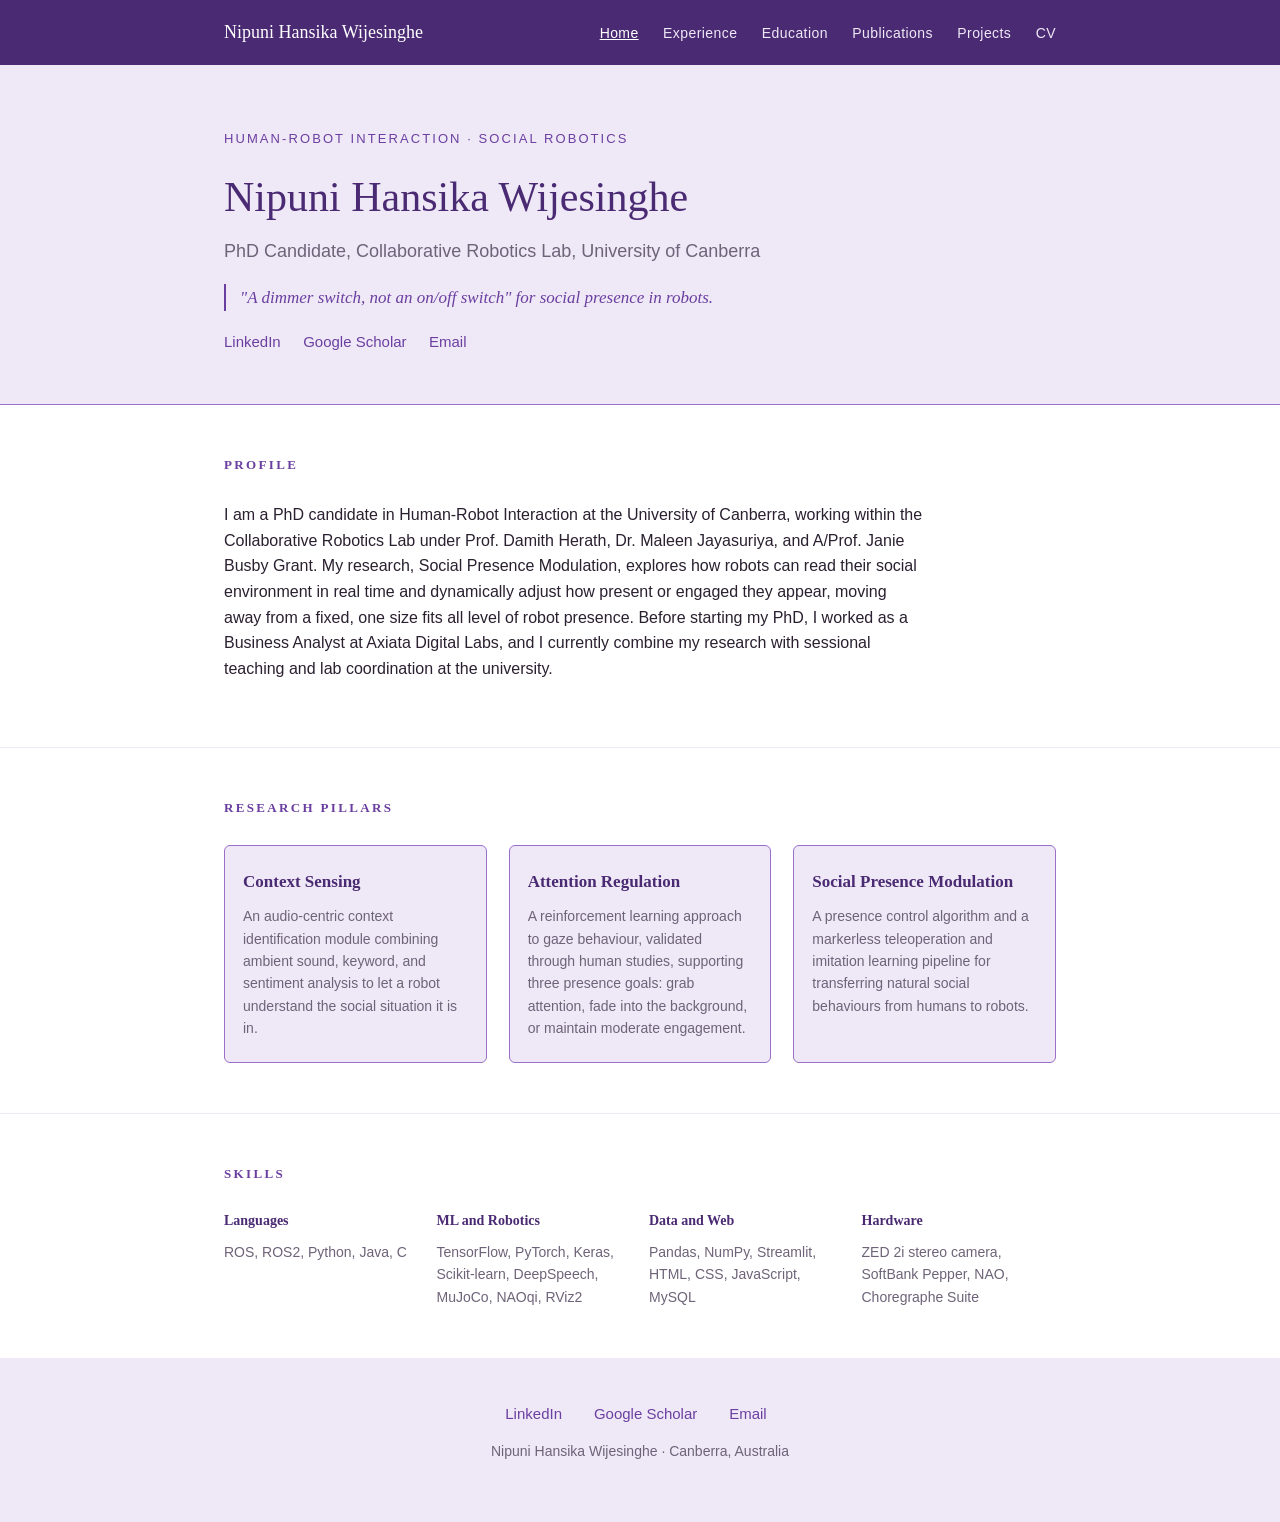
==== index.html @ 5836db9f "Update personal information in index.html" ====
<!DOCTYPE html>
<html lang="en">
<head>
<meta charset="UTF-8">
<meta name="viewport" content="width=device-width, initial-scale=1.0">
<title>Nipuni Hansika Wijesinghe | Human-Robot Interaction Researcher</title>
<meta name="description" content="Nipuni Hansika Wijesinghe, PhD candidate in Human-Robot Interaction, Collaborative Robotics Lab, University of Canberra.">
<link rel="stylesheet" href="style.css">
</head>
<body>

<nav class="site-nav">
  <div class="wrap">
    <div class="brand"><a href="index.html">Nipuni Hansika Wijesinghe</a></div>
    <div class="nav-links">
      <a href="index.html" class="active">Home</a>
      <a href="experience.html">Experience</a>
      <a href="education.html">Education</a>
      <a href="publications.html">Publications</a>
      <a href="projects.html">Projects</a>
      <a href="cv.html">CV</a>
    </div>
  </div>
</nav>

<header class="hero">
  <div class="wrap hero-inner">
    <!-- Replace profile.jpg with your own photo, keep the same filename, or update the src below to a different filename -->
    <img class="profile-photo" src="NHW.jpg" alt="Photo of Nipuni Hansika Wijesinghe" onerror="this.style.display='none'">
    <div>
      <div class="eyebrow">Human-Robot Interaction &middot; Social Robotics</div>
      <h1 class="name">Nipuni Hansika Wijesinghe</h1>
      <div class="tagline">PhD Candidate, Collaborative Robotics Lab, University of Canberra</div>
      <div class="metaphor">"A dimmer switch, not an on/off switch" for social presence in robots.</div>
      <div class="links">
        <a href="https://www.linkedin.com/in/nipuni-h-wijesinghe" target="_blank">LinkedIn</a>
        <a href="https://scholar.google.com/citations?user=nkmKtdkAAAAJ&hl=en" target="_blank">Google Scholar</a>
        <a href="mailto:Nipuni.Wijesinghe@canberra.edu.au">Email</a>
      </div>
    </div>
  </div>
</header>

<section>
  <div class="wrap">
    <h2 class="section-title">Profile</h2>
    <p>I am a PhD candidate in Human-Robot Interaction at the University of Canberra, working within the Collaborative Robotics Lab under Prof. Damith Herath, Dr. Maleen Jayasuriya, and A/Prof. Janie Busby Grant. My research, Social Presence Modulation, explores how robots can read their social environment in real time and dynamically adjust how present or engaged they appear, moving away from a fixed, one size fits all level of robot presence. Before starting my PhD, I worked as a Business Analyst at Axiata Digital Labs, and I currently combine my research with sessional teaching and lab coordination at the university.</p>
  </div>
</section>

<section>
  <div class="wrap">
    <h2 class="section-title">Research Pillars</h2>
    <div class="pillars">
      <div class="pillar">
        <h3>Context Sensing</h3>
        <p>An audio-centric context identification module combining ambient sound, keyword, and sentiment analysis to let a robot understand the social situation it is in.</p>
      </div>
      <div class="pillar">
        <h3>Attention Regulation</h3>
        <p>A reinforcement learning approach to gaze behaviour, validated through human studies, supporting three presence goals: grab attention, fade into the background, or maintain moderate engagement.</p>
      </div>
      <div class="pillar">
        <h3>Social Presence Modulation</h3>
        <p>A presence control algorithm and a markerless teleoperation and imitation learning pipeline for transferring natural social behaviours from humans to robots.</p>
      </div>
    </div>
  </div>
</section>

<section>
  <div class="wrap">
    <h2 class="section-title">Skills</h2>
    <div class="skills-grid">
      <div>
        <h4>Languages</h4>
        <p>ROS, ROS2, Python, Java, C</p>
      </div>
      <div>
        <h4>ML and Robotics</h4>
        <p>TensorFlow, PyTorch, Keras, Scikit-learn, DeepSpeech, MuJoCo, NAOqi, RViz2</p>
      </div>
      <div>
        <h4>Data and Web</h4>
        <p>Pandas, NumPy, Streamlit, HTML, CSS, JavaScript, MySQL</p>
      </div>
      <div>
        <h4>Hardware</h4>
        <p>ZED 2i stereo camera, SoftBank Pepper, NAO, Choregraphe Suite</p>
      </div>
    </div>
  </div>
</section>

<footer>
  <div class="wrap">
    <div class="links">
      <a href="https://www.linkedin.com/in/nipuni-wijeinghe" target="_blank">LinkedIn</a>
      <a href="https://scholar.google.com/citations?user=nkmKtdkAAAAJ&hl=en" target="_blank">Google Scholar</a>
      <a href="mailto:Nipuni.Wijesinghee@canberra.edu.au">Email</a>
    </div>
    <div style="margin-top: 14px;">Nipuni Hansika Wijesinghe &middot; Canberra, Australia</div>
  </div>
</footer>

</body>
</html>
---- style.css ----
:root {
  --purple-dark: #4a2a73;
  --purple: #6b3fa0;
  --purple-light: #9b6fc9;
  --lilac: #efe9f7;
  --white: #ffffff;
  --ink: #2a2030;
  --muted: #6e6378;
  --display: "Georgia", "Iowan Old Style", serif;
  --body: "Helvetica Neue", Arial, sans-serif;
}

* { box-sizing: border-box; }

body {
  margin: 0;
  background: var(--white);
  color: var(--ink);
  font-family: var(--body);
  line-height: 1.6;
}

a { color: var(--purple); text-decoration: none; }
a:hover { text-decoration: underline; }

.wrap { max-width: 880px; margin: 0 auto; padding: 0 24px; }

/* Nav */
nav.site-nav {
  background: var(--purple-dark);
  padding: 18px 0;
}

nav.site-nav .wrap {
  display: flex;
  justify-content: space-between;
  align-items: center;
  flex-wrap: wrap;
  gap: 12px;
}

nav.site-nav .brand {
  color: var(--white);
  font-family: var(--display);
  font-size: 18px;
}

nav.site-nav .brand a { color: var(--white); }

nav.site-nav .nav-links a {
  color: var(--lilac);
  margin-left: 20px;
  font-size: 14px;
  letter-spacing: 0.03em;
}

nav.site-nav .nav-links a.active,
nav.site-nav .nav-links a:hover {
  color: var(--white);
  text-decoration: underline;
}

/* Hero */
header.hero {
  background: var(--lilac);
  padding: 64px 0 50px;
  border-bottom: 1px solid var(--purple-light);
}

header.hero .hero-inner {
  display: flex;
  align-items: center;
  gap: 36px;
  flex-wrap: wrap;
}

.profile-photo {
  width: 150px;
  height: 150px;
  border-radius: 50%;
  object-fit: cover;
  border: 4px solid var(--white);
  box-shadow: 0 0 0 3px var(--purple-light);
  background: var(--purple-light);
  flex-shrink: 0;
}

.eyebrow {
  font-size: 13px;
  letter-spacing: 0.16em;
  text-transform: uppercase;
  color: var(--purple);
  margin-bottom: 14px;
}

h1.name {
  font-family: var(--display);
  font-size: 42px;
  margin: 0 0 6px;
  color: var(--purple-dark);
  font-weight: 500;
}

.tagline {
  font-size: 18px;
  color: var(--muted);
  margin-bottom: 18px;
}

.metaphor {
  font-family: var(--display);
  font-style: italic;
  font-size: 17px;
  color: var(--purple);
  border-left: 2px solid var(--purple);
  padding-left: 14px;
  margin-bottom: 18px;
}

.links a { margin-right: 18px; font-size: 15px; }

/* Page header for sub-pages */
header.page-header {
  background: var(--lilac);
  padding: 48px 0;
  border-bottom: 1px solid var(--purple-light);
}

header.page-header h1 {
  font-family: var(--display);
  color: var(--purple-dark);
  font-size: 34px;
  margin: 0 0 8px;
}

header.page-header p {
  color: var(--muted);
  max-width: 640px;
  margin: 0;
}

/* Sections */
section {
  padding: 50px 0;
  border-bottom: 1px solid var(--lilac);
}

section:last-of-type { border-bottom: none; }

h2.section-title {
  font-family: var(--display);
  font-size: 13px;
  letter-spacing: 0.18em;
  text-transform: uppercase;
  color: var(--purple);
  margin: 0 0 26px;
}

p { color: var(--ink); max-width: 700px; }

.pillars {
  display: grid;
  grid-template-columns: repeat(3, 1fr);
  gap: 22px;
  margin-top: 10px;
}

.pillar {
  background: var(--lilac);
  border: 1px solid var(--purple-light);
  padding: 22px 18px;
  border-radius: 6px;
}

.pillar h3 {
  font-family: var(--display);
  font-size: 17px;
  margin: 0 0 10px;
  color: var(--purple-dark);
}

.pillar p { font-size: 14px; color: var(--muted); margin: 0; }

.entry { margin-bottom: 30px; }

.entry-head {
  display: flex;
  justify-content: space-between;
  align-items: baseline;
  flex-wrap: wrap;
  gap: 6px;
}

.entry h3 {
  font-family: var(--display);
  font-size: 18px;
  color: var(--purple-dark);
  margin: 0;
}

.entry .org { color: var(--purple); font-size: 14px; }
.entry .date { font-size: 13px; color: var(--muted); white-space: nowrap; }
.entry .desc { font-size: 15px; color: var(--muted); margin-top: 6px; }

ul.plain { padding-left: 20px; margin: 8px 0 0; }
ul.plain li { color: var(--muted); font-size: 15px; margin-bottom: 6px; }

.pub {
  font-size: 15px;
  color: var(--muted);
  margin-bottom: 16px;
  padding-left: 18px;
  border-left: 2px solid var(--purple-light);
}
.pub .venue { color: var(--purple); font-style: italic; }

.skills-grid {
  display: grid;
  grid-template-columns: repeat(auto-fit, minmax(180px, 1fr));
  gap: 18px;
  margin-top: 6px;
}
.skills-grid h4 {
  font-family: var(--display);
  font-size: 14px;
  color: var(--purple-dark);
  margin: 0 0 8px;
}
.skills-grid p { font-size: 14px; color: var(--muted); margin: 0; }

.project-card {
  margin-bottom: 30px;
  padding: 20px 22px;
  background: var(--lilac);
  border-radius: 6px;
  border: 1px solid var(--purple-light);
}

.project-card h3 {
  font-family: var(--display);
  color: var(--purple-dark);
  margin: 0 0 4px;
  font-size: 18px;
}

.project-card .date {
  font-size: 13px;
  color: var(--muted);
}

.project-card p {
  font-size: 15px;
  color: var(--muted);
  margin-top: 8px;
}

.cv-actions {
  display: flex;
  gap: 14px;
  flex-wrap: wrap;
  margin: 20px 0 30px;
}

.btn {
  display: inline-block;
  background: var(--purple);
  color: var(--white);
  padding: 12px 22px;
  border-radius: 4px;
  font-size: 15px;
}

.btn:hover { background: var(--purple-dark); text-decoration: none; }

.btn.outline {
  background: transparent;
  color: var(--purple);
  border: 1px solid var(--purple);
}

.btn.outline:hover { background: var(--lilac); }

.cv-embed {
  width: 100%;
  height: 900px;
  border: 1px solid var(--purple-light);
  border-radius: 6px;
}

footer {
  padding: 44px 0 60px;
  text-align: center;
  color: var(--muted);
  font-size: 14px;
  background: var(--lilac);
}

footer a { margin: 0 10px; }

@media (max-width: 640px) {
  h1.name { font-size: 30px; }
  .pillars { grid-template-columns: 1fr; }
  header.hero { padding: 48px 0 36px; }
  header.hero .hero-inner { flex-direction: column; text-align: center; }
  .profile-photo { width: 120px; height: 120px; }
  nav.site-nav .wrap { flex-direction: column; align-items: flex-start; }
  nav.site-nav .nav-links a { margin-left: 0; margin-right: 16px; }
}
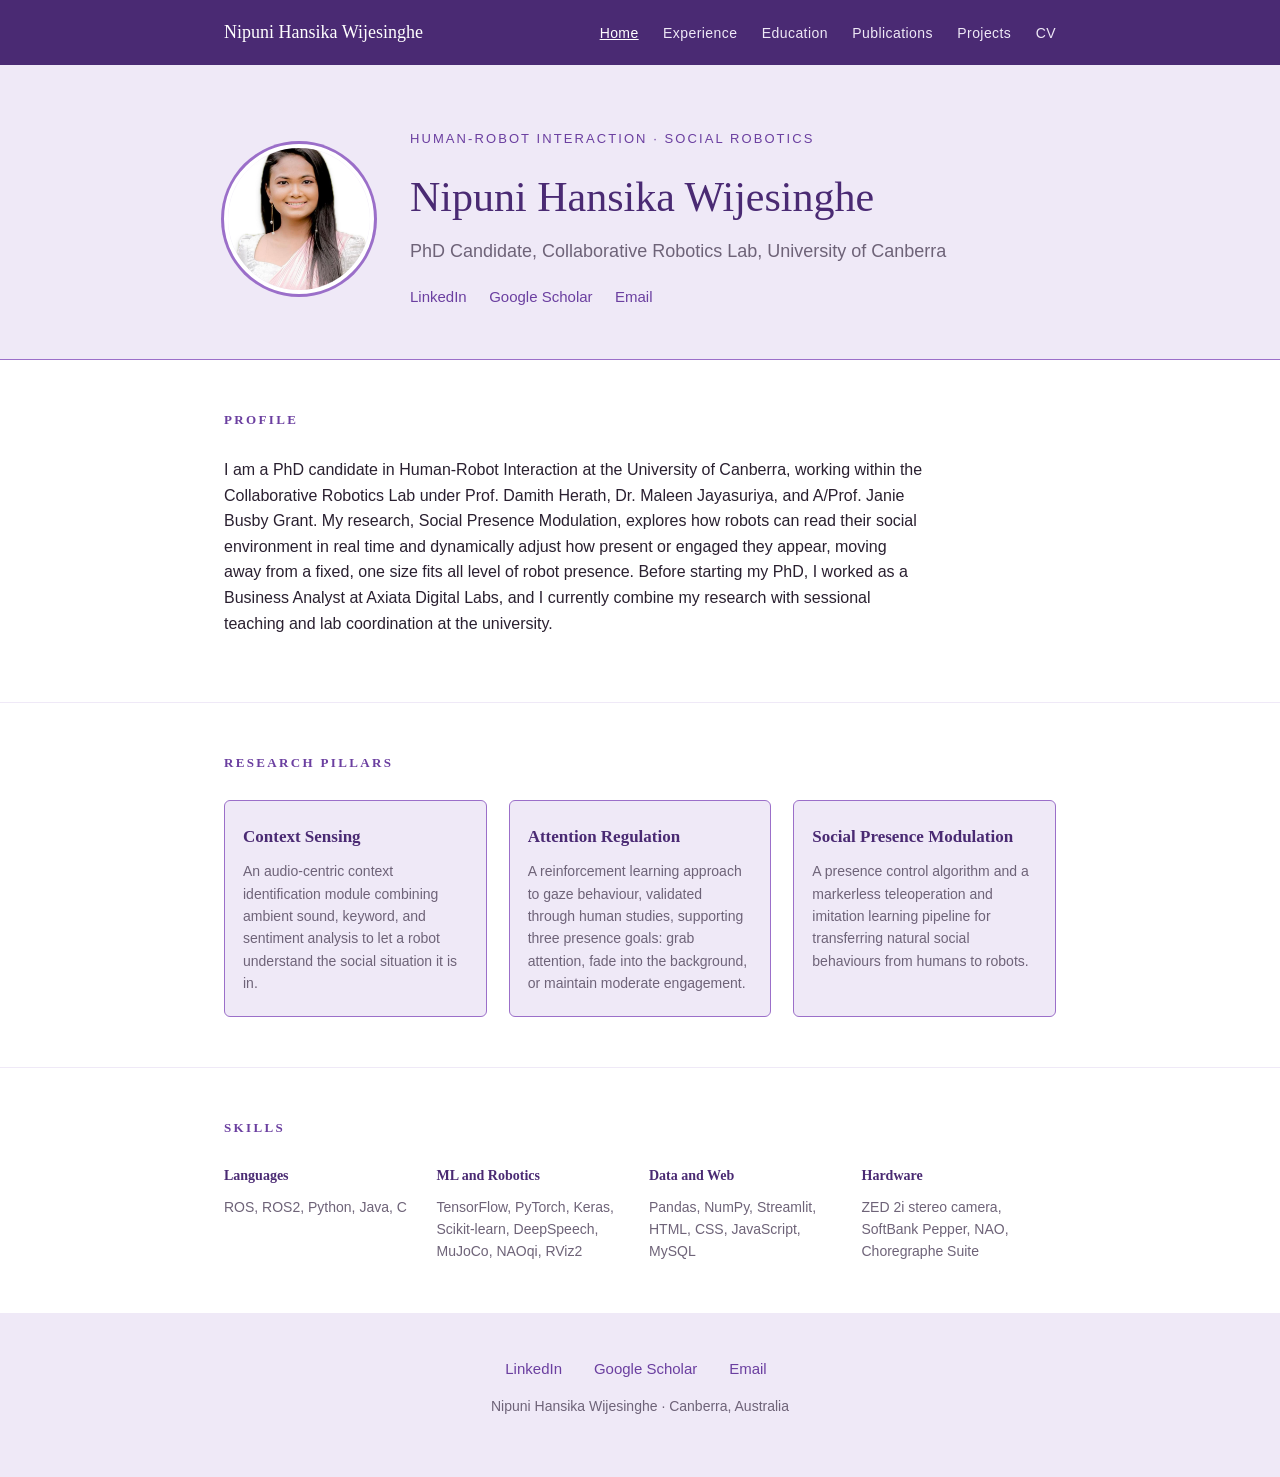
==== commit 20eaf5bd: "Remove metaphor from index.html Removed metaphor description for social presence in robots." ====
--- a/index.html
+++ b/index.html
@@ -31,7 +31,6 @@
       <div class="eyebrow">Human-Robot Interaction &middot; Social Robotics</div>
       <h1 class="name">Nipuni Hansika Wijesinghe</h1>
       <div class="tagline">PhD Candidate, Collaborative Robotics Lab, University of Canberra</div>
-      <div class="metaphor">"A dimmer switch, not an on/off switch" for social presence in robots.</div>
       <div class="links">
         <a href="https://www.linkedin.com/in/nipuni-h-wijesinghe" target="_blank">LinkedIn</a>
         <a href="https://scholar.google.com/citations?user=nkmKtdkAAAAJ&hl=en" target="_blank">Google Scholar</a>
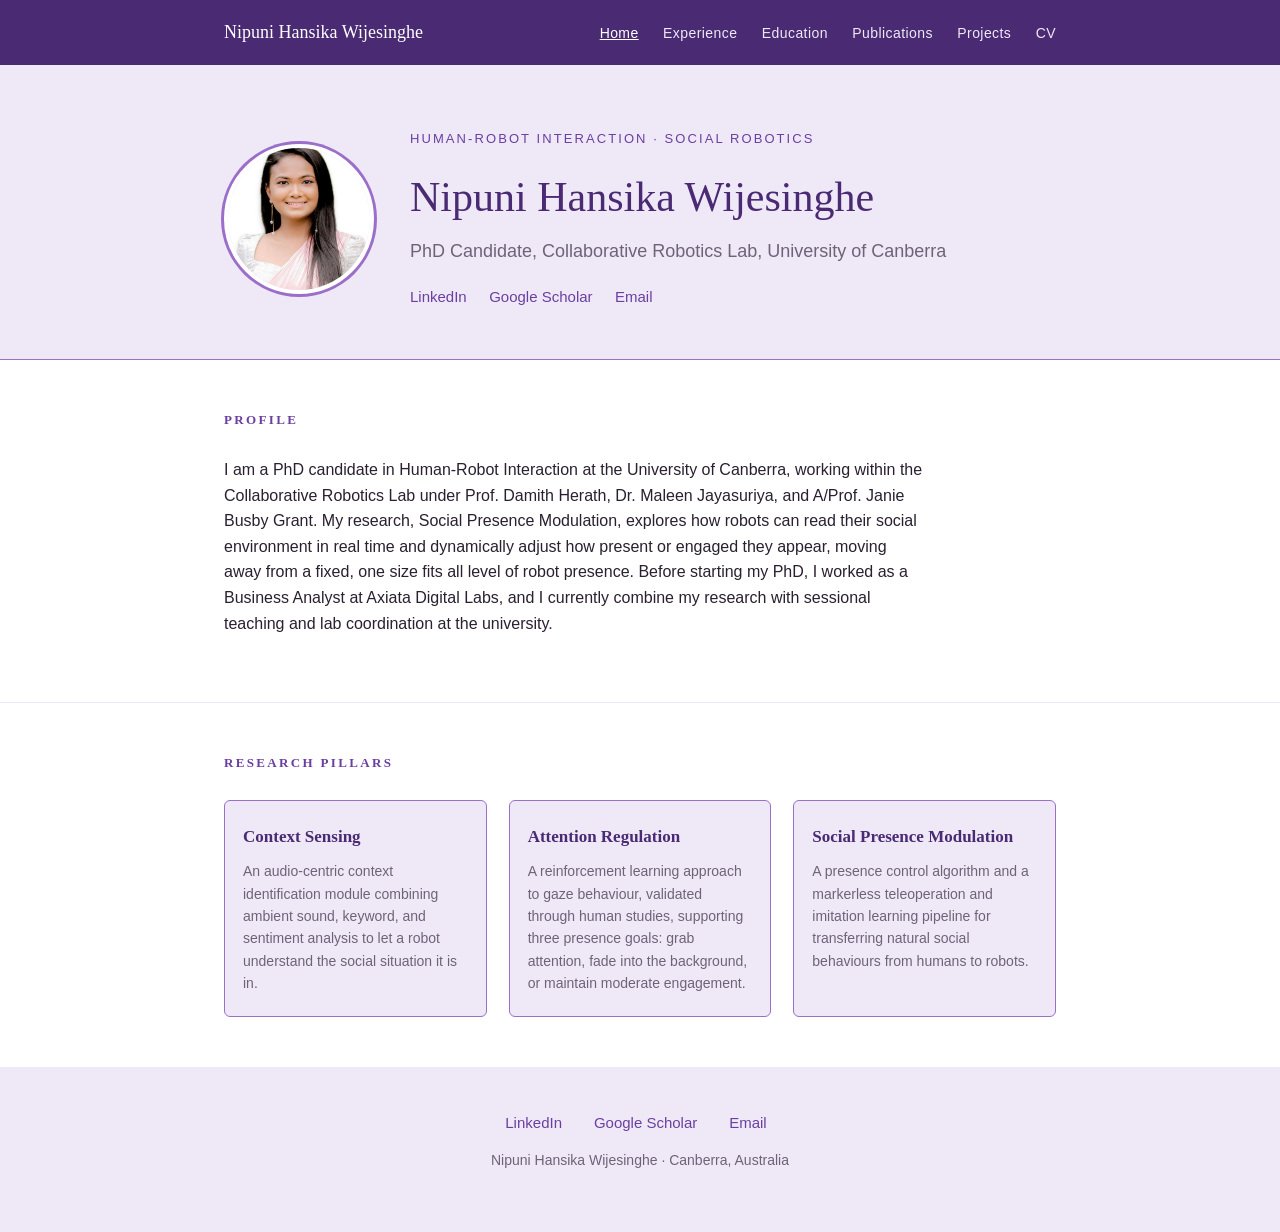
==== commit 1160e161: "Update LinkedIn URL and email address" ====
--- a/index.html
+++ b/index.html
@@ -67,36 +67,12 @@
   </div>
 </section>
 
-<section>
-  <div class="wrap">
-    <h2 class="section-title">Skills</h2>
-    <div class="skills-grid">
-      <div>
-        <h4>Languages</h4>
-        <p>ROS, ROS2, Python, Java, C</p>
-      </div>
-      <div>
-        <h4>ML and Robotics</h4>
-        <p>TensorFlow, PyTorch, Keras, Scikit-learn, DeepSpeech, MuJoCo, NAOqi, RViz2</p>
-      </div>
-      <div>
-        <h4>Data and Web</h4>
-        <p>Pandas, NumPy, Streamlit, HTML, CSS, JavaScript, MySQL</p>
-      </div>
-      <div>
-        <h4>Hardware</h4>
-        <p>ZED 2i stereo camera, SoftBank Pepper, NAO, Choregraphe Suite</p>
-      </div>
-    </div>
-  </div>
-</section>
-
 <footer>
   <div class="wrap">
     <div class="links">
-      <a href="https://www.linkedin.com/in/nipuni-wijeinghe" target="_blank">LinkedIn</a>
+      <a href="https://www.linkedin.com/in/nipuni-h-wijesinghe" target="_blank">LinkedIn</a>
       <a href="https://scholar.google.com/citations?user=nkmKtdkAAAAJ&hl=en" target="_blank">Google Scholar</a>
-      <a href="mailto:Nipuni.Wijesinghee@canberra.edu.au">Email</a>
+      <a href="mailto:Nipuni.Wijesinghe@canberra.edu.au">Email</a>
     </div>
     <div style="margin-top: 14px;">Nipuni Hansika Wijesinghe &middot; Canberra, Australia</div>
   </div>
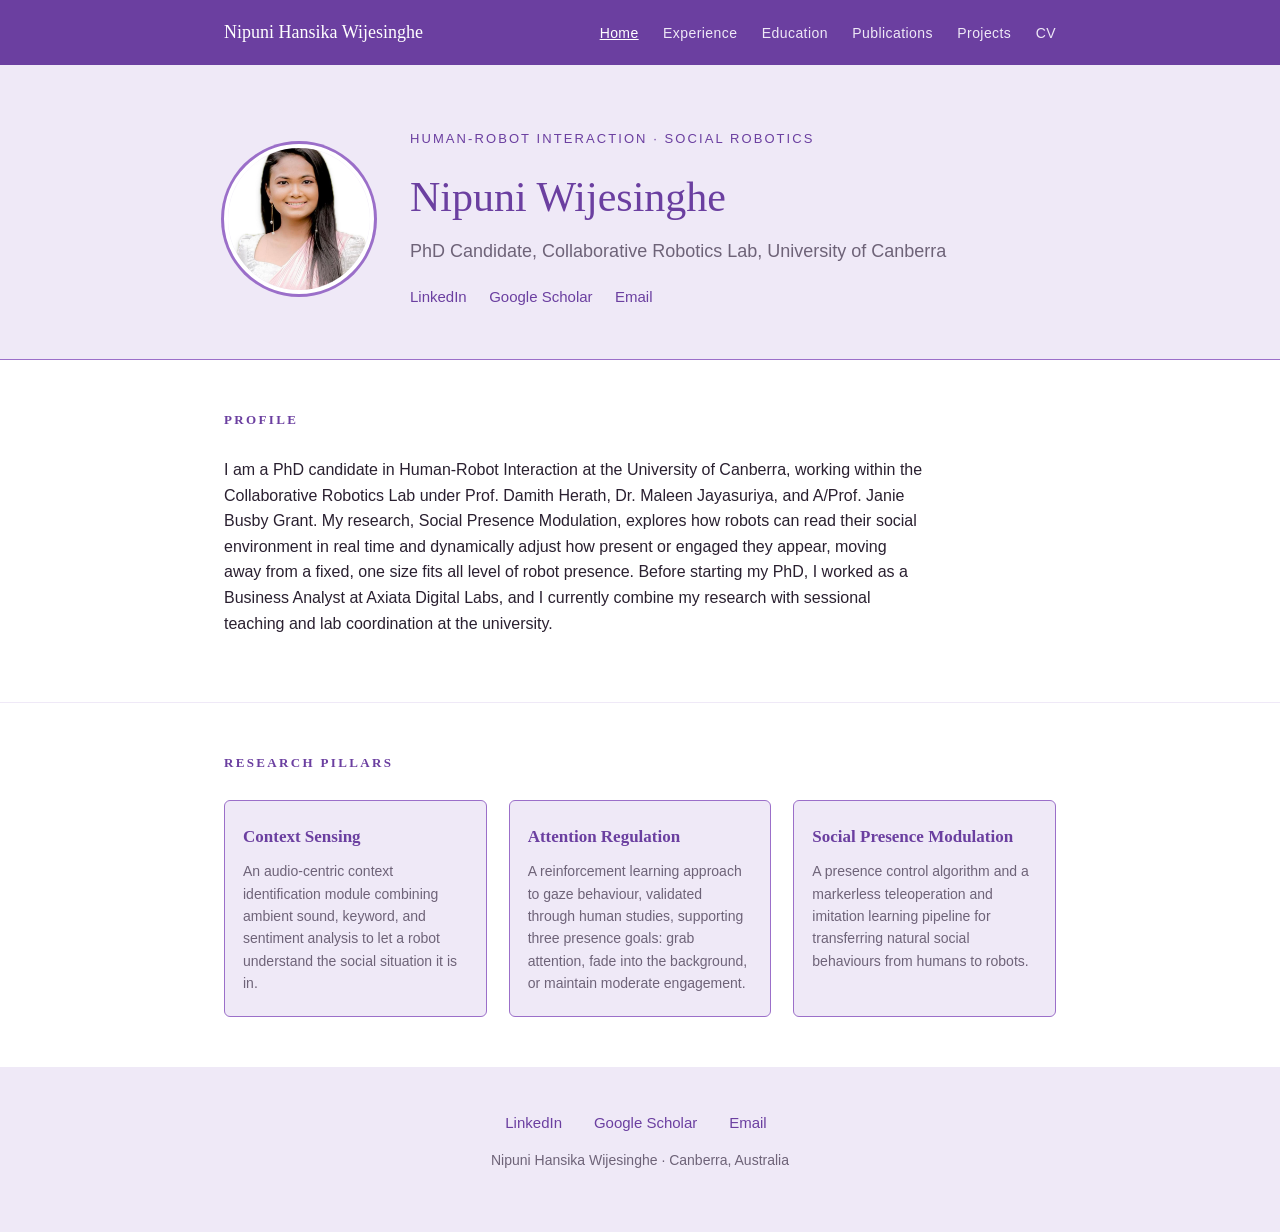
==== commit ce526634: "Update name from 'Nipuni Hansika Wijesinghe' to 'Nipuni Wijesinghe'" ====
--- a/index.html
+++ b/index.html
@@ -3,8 +3,8 @@
 <head>
 <meta charset="UTF-8">
 <meta name="viewport" content="width=device-width, initial-scale=1.0">
-<title>Nipuni Hansika Wijesinghe | Human-Robot Interaction Researcher</title>
-<meta name="description" content="Nipuni Hansika Wijesinghe, PhD candidate in Human-Robot Interaction, Collaborative Robotics Lab, University of Canberra.">
+<title>Nipuni Wijesinghe | Human-Robot Interaction Researcher</title>
+<meta name="description" content="Nipuni Wijesinghe, PhD candidate in Human-Robot Interaction, Collaborative Robotics Lab, University of Canberra.">
 <link rel="stylesheet" href="style.css">
 </head>
 <body>
@@ -18,7 +18,7 @@
       <a href="education.html">Education</a>
       <a href="publications.html">Publications</a>
       <a href="projects.html">Projects</a>
-      <a href="cv.html">CV</a>
+      <a href="NHW_CV.pdf">CV</a>
     </div>
   </div>
 </nav>
@@ -26,10 +26,10 @@
 <header class="hero">
   <div class="wrap hero-inner">
     <!-- Replace profile.jpg with your own photo, keep the same filename, or update the src below to a different filename -->
-    <img class="profile-photo" src="NHW.jpg" alt="Photo of Nipuni Hansika Wijesinghe" onerror="this.style.display='none'">
+    <img class="profile-photo" src="NHW.jpg" alt="Photo of Nipuni Wijesinghe" onerror="this.style.display='none'">
     <div>
       <div class="eyebrow">Human-Robot Interaction &middot; Social Robotics</div>
-      <h1 class="name">Nipuni Hansika Wijesinghe</h1>
+      <h1 class="name">Nipuni Wijesinghe</h1>
       <div class="tagline">PhD Candidate, Collaborative Robotics Lab, University of Canberra</div>
       <div class="links">
         <a href="https://www.linkedin.com/in/nipuni-h-wijesinghe" target="_blank">LinkedIn</a>
--- a/style.css
+++ b/style.css
@@ -1,5 +1,5 @@
 :root {
-  --purple-dark: #4a2a73;
+  /* --purple: #4a2a73; */
   --purple: #6b3fa0;
   --purple-light: #9b6fc9;
   --lilac: #efe9f7;
@@ -27,7 +27,8 @@
 
 /* Nav */
 nav.site-nav {
-  background: var(--purple-dark);
+  /* background: var(--purple); */
+   background: var(--purple);
   padding: 18px 0;
 }
 
@@ -97,7 +98,8 @@
   font-family: var(--display);
   font-size: 42px;
   margin: 0 0 6px;
-  color: var(--purple-dark);
+  color: var(--purple);
+  /* color: var(--purple); */
   font-weight: 500;
 }
 
@@ -128,7 +130,8 @@
 
 header.page-header h1 {
   font-family: var(--display);
-  color: var(--purple-dark);
+  color: var(--purple);
+  /* color: var(--purple); */
   font-size: 34px;
   margin: 0 0 8px;
 }
@@ -176,7 +179,8 @@
   font-family: var(--display);
   font-size: 17px;
   margin: 0 0 10px;
-  color: var(--purple-dark);
+  color: var(--purple);
+  /* color: var(--purple); */
 }
 
 .pillar p { font-size: 14px; color: var(--muted); margin: 0; }
@@ -194,7 +198,7 @@
 .entry h3 {
   font-family: var(--display);
   font-size: 18px;
-  color: var(--purple-dark);
+  color: var(--purple);
   margin: 0;
 }
 
@@ -223,7 +227,7 @@
 .skills-grid h4 {
   font-family: var(--display);
   font-size: 14px;
-  color: var(--purple-dark);
+  color: var(--purple);
   margin: 0 0 8px;
 }
 .skills-grid p { font-size: 14px; color: var(--muted); margin: 0; }
@@ -238,7 +242,7 @@
 
 .project-card h3 {
   font-family: var(--display);
-  color: var(--purple-dark);
+  color: var(--purple);
   margin: 0 0 4px;
   font-size: 18px;
 }
@@ -270,7 +274,7 @@
   font-size: 15px;
 }
 
-.btn:hover { background: var(--purple-dark); text-decoration: none; }
+.btn:hover { background: var(--purple); text-decoration: none; }
 
 .btn.outline {
   background: transparent;
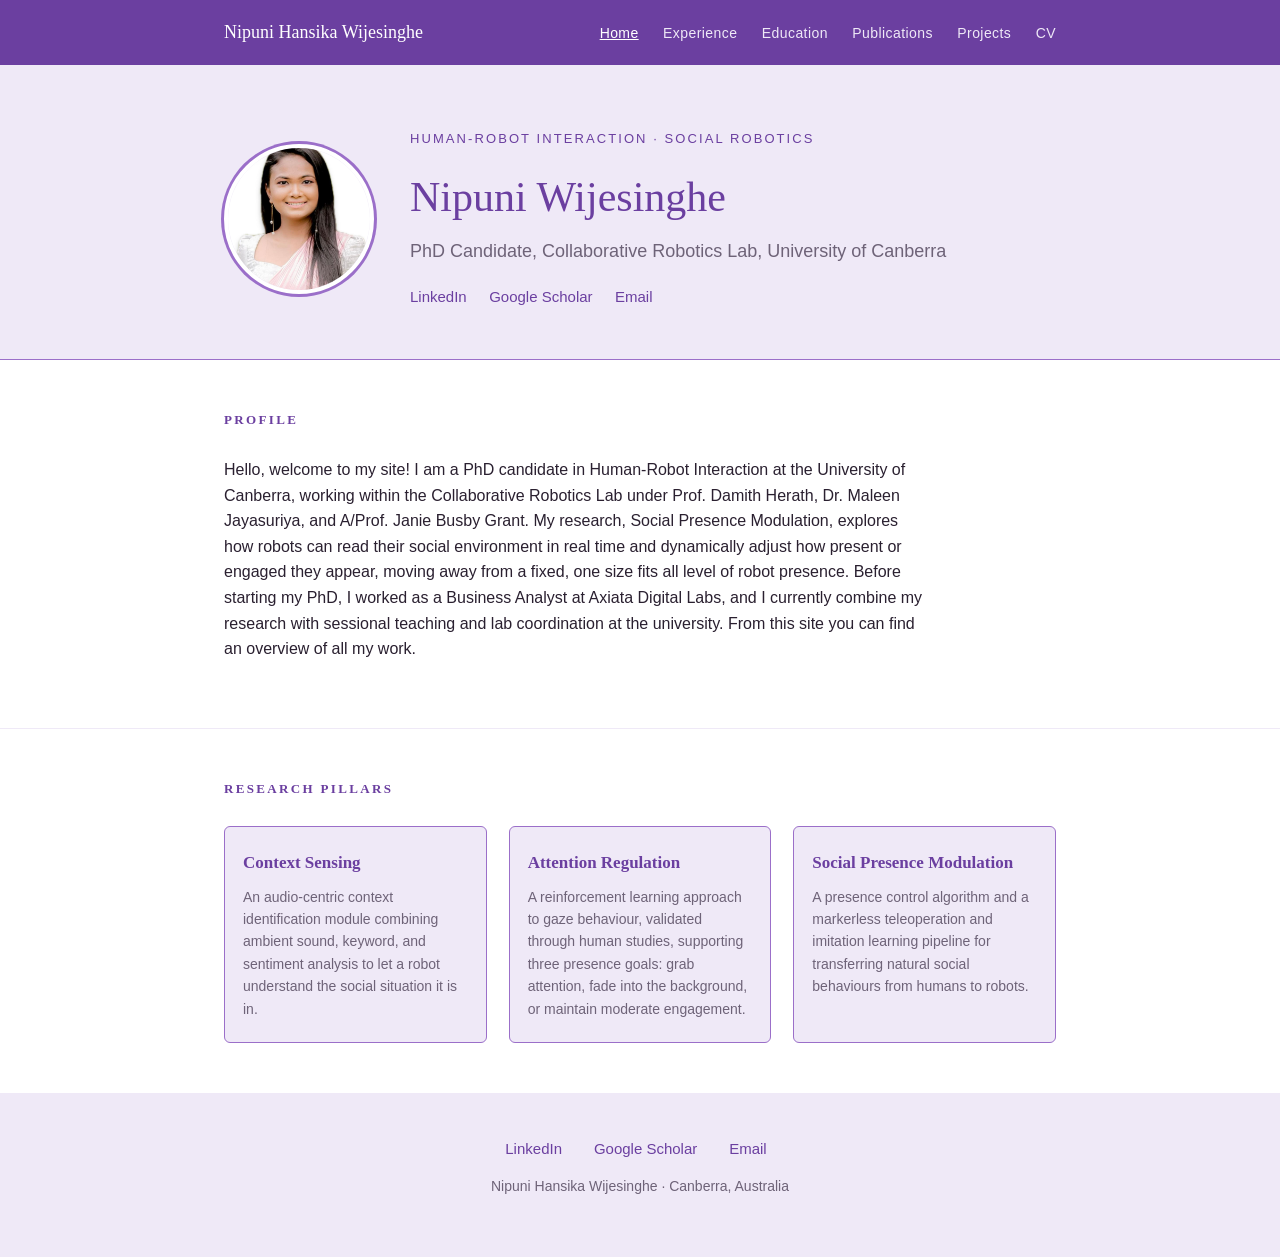
==== commit 277ce457: "Revise profile section with welcome message Updated profile description to include a welcome message" ====
--- a/index.html
+++ b/index.html
@@ -43,7 +43,7 @@
 <section>
   <div class="wrap">
     <h2 class="section-title">Profile</h2>
-    <p>I am a PhD candidate in Human-Robot Interaction at the University of Canberra, working within the Collaborative Robotics Lab under Prof. Damith Herath, Dr. Maleen Jayasuriya, and A/Prof. Janie Busby Grant. My research, Social Presence Modulation, explores how robots can read their social environment in real time and dynamically adjust how present or engaged they appear, moving away from a fixed, one size fits all level of robot presence. Before starting my PhD, I worked as a Business Analyst at Axiata Digital Labs, and I currently combine my research with sessional teaching and lab coordination at the university.</p>
+    <p>Hello, welcome to my site! I am a PhD candidate in Human-Robot Interaction at the University of Canberra, working within the Collaborative Robotics Lab under Prof. Damith Herath, Dr. Maleen Jayasuriya, and A/Prof. Janie Busby Grant. My research, Social Presence Modulation, explores how robots can read their social environment in real time and dynamically adjust how present or engaged they appear, moving away from a fixed, one size fits all level of robot presence. Before starting my PhD, I worked as a Business Analyst at Axiata Digital Labs, and I currently combine my research with sessional teaching and lab coordination at the university. From this site you can find an overview of all my work. </p>
   </div>
 </section>
 
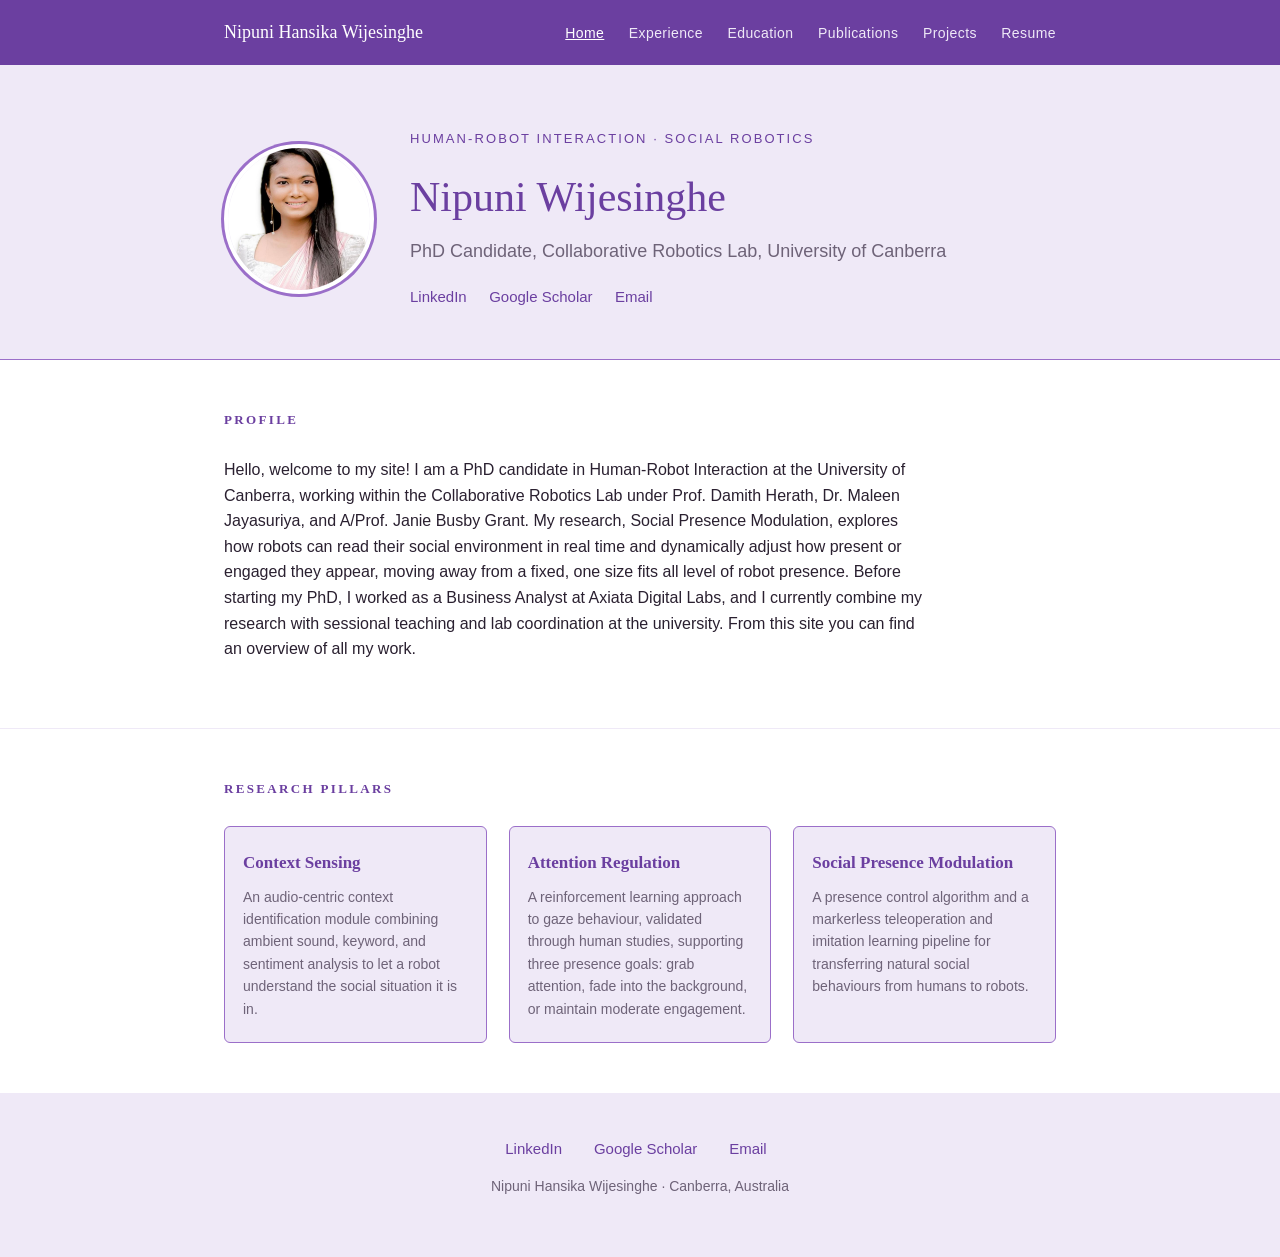
==== commit fc400a32: "Change link text from 'CV' to 'Resume'" ====
--- a/index.html
+++ b/index.html
@@ -18,7 +18,7 @@
       <a href="education.html">Education</a>
       <a href="publications.html">Publications</a>
       <a href="projects.html">Projects</a>
-      <a href="NHW_CV.pdf">CV</a>
+      <a href="NHW_CV.pdf">Resume</a>
     </div>
   </div>
 </nav>
